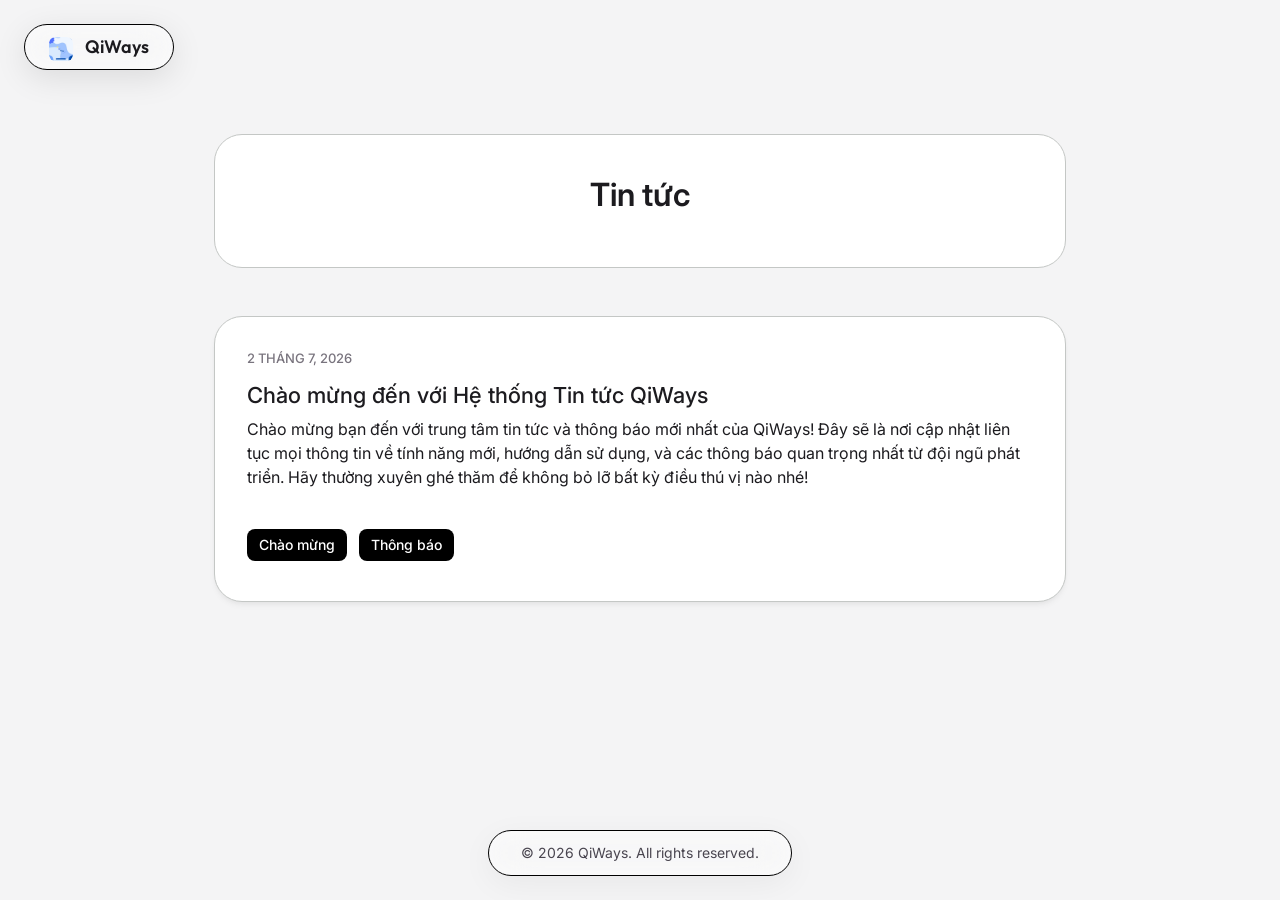
==== index.html @ d1f49755 "Initial commit for QiWays Web" ====
<!DOCTYPE html>
<html lang="vi">
<head>
    <meta charset="UTF-8">
    <meta name="viewport" content="width=device-width, initial-scale=1.0">
    <meta name="description" content="Trang tin tức và thông báo của ứng dụng QiWays">
    <title>Trang chủ - QiWays</title>
    <link rel="icon" href="logo.png?v=2" type="image/png">
    <link rel="stylesheet" href="style.css">
</head>
<body>
    <header class="md3-app-bar">
        <div class="md3-app-bar-title">
            <img src="favicon.svg" alt="QiWays Logo" style="height: 24px; width: 24px; margin-right: 8px; vertical-align: middle; border-radius: 6px;">
            QiWays
        </div>
    </header>

    <main class="main-content" style="max-width: 900px;">
        <div class="simple-hero">
            <h1 class="page-title">Tin tức</h1>
        </div>

        <div class="news-grid">
            <article class="md3-card news-card">
                <span class="news-card-date">2 Tháng 7, 2026</span>
                <h2 class="md3-card-title" style="border-bottom: none; padding-bottom: 0; margin-bottom: 8px; color: var(--md-sys-color-on-surface);">Chào mừng đến với Hệ thống Tin tức QiWays</h2>
                <div class="md3-card-content" style="display: flex; flex-direction: column; flex: 1;">
                    <p>Chào mừng bạn đến với trung tâm tin tức và thông báo mới nhất của QiWays! Đây sẽ là nơi cập nhật liên tục mọi thông tin về tính năng mới, hướng dẫn sử dụng, và các thông báo quan trọng nhất từ đội ngũ phát triển. Hãy thường xuyên ghé thăm để không bỏ lỡ bất kỳ điều thú vị nào nhé!</p>
                    <div class="news-chips">
                        <span class="md3-chip">Chào mừng</span>
                        <span class="md3-chip">Thông báo</span>
                    </div>
                </div>
            </article>

        </div>
    </main>

    <footer class="md3-footer">
        <p>&copy; 2026 QiWays. All rights reserved.</p>
    </footer>
</body>
</html>
---- style.css ----
@import url('https://fonts.googleapis.com/css2?family=Inter:wght@300;400;500;600;700&display=swap');
@import url('https://fonts.googleapis.com/css2?family=Outfit:wght@500;600;700&display=swap');

:root {
    --md-sys-color-primary: #000000;
    --md-sys-color-on-primary: #ffffff;
    --md-sys-color-surface: #ffffff;
    --md-sys-color-on-surface: #1c1b1f;
    --md-sys-color-surface-variant: #f4f4f5;
    --md-sys-color-on-surface-variant: #49454f;
    --md-sys-color-outline: #79747e;
    --md-sys-color-outline-variant: #c4c7c5;
    
    --md-sys-typescale-display-large: 600 57px/64px 'Inter', sans-serif;
    --md-sys-typescale-headline-large: 600 32px/40px 'Inter', sans-serif;
    --md-sys-typescale-title-large: 500 22px/28px 'Inter', sans-serif;
    --md-sys-typescale-body-large: 400 16px/24px 'Inter', sans-serif;
    --md-sys-typescale-body-medium: 400 14px/20px 'Inter', sans-serif;
    
    --md-sys-shape-corner-extra-large: 28px;
    --md-sys-shape-corner-large: 16px;
    --md-sys-shape-corner-medium: 12px;
}

* {
    box-sizing: border-box;
    margin: 0;
    padding: 0;
}

body {
    font-family: 'Inter', sans-serif;
    background-color: var(--md-sys-color-surface-variant);
    color: var(--md-sys-color-on-surface);
    line-height: 1.5;
    display: flex;
    flex-direction: column;
    min-height: 100vh;
}

/* App Bar */
.md3-app-bar {
    background-color: rgba(255, 255, 255, 0.3);
    color: var(--md-sys-color-on-surface);
    padding: 8px 24px;
    display: flex;
    align-items: center;
    justify-content: center;
    box-shadow: 0 8px 32px rgba(0, 0, 0, 0.1), inset 0 0 20px rgba(255, 255, 255, 0.5);
    position: sticky;
    top: 24px;
    z-index: 10;
    width: max-content;
    margin: 24px;
    border-radius: 100px;
    backdrop-filter: blur(24px) saturate(150%);
    -webkit-backdrop-filter: blur(24px) saturate(150%);
    border: 1px solid #000000;
}

.md3-app-bar-title {
    font: var(--md-sys-typescale-title-large);
    font-size: 18px;
    font-family: 'Outfit', sans-serif;
    font-weight: 600;
}

.md3-nav-links {
    display: flex;
    gap: 16px;
}

.md3-nav-link {
    text-decoration: none;
    color: var(--md-sys-color-on-surface-variant);
    font: var(--md-sys-typescale-body-medium);
    font-weight: 500;
    padding: 8px 12px;
    border-radius: 20px;
    transition: background-color 0.2s ease, color 0.2s ease;
}

.md3-nav-link:hover {
    background-color: var(--md-sys-color-surface-variant);
    color: var(--md-sys-color-on-surface);
}

.md3-nav-link.active {
    background-color: var(--md-sys-color-primary);
    color: var(--md-sys-color-on-primary);
}

/* Main Content */
.main-content {
    flex: 1;
    max-width: 800px;
    margin: 40px auto;
    padding: 0 24px;
    width: 100%;
}

.page-header {
    margin-bottom: 32px;
    text-align: center;
}

.page-title {
    font: var(--md-sys-typescale-headline-large);
    margin-bottom: 12px;
}

.page-subtitle {
    font: var(--md-sys-typescale-body-large);
    color: var(--md-sys-color-on-surface-variant);
}

/* Cards */
.md3-card {
    background-color: var(--md-sys-color-surface);
    border-radius: var(--md-sys-shape-corner-extra-large);
    padding: 32px;
    margin-bottom: 24px;
    box-shadow: 0 4px 6px -1px rgba(0, 0, 0, 0.05), 0 2px 4px -1px rgba(0, 0, 0, 0.03);
    border: 1px solid var(--md-sys-color-outline-variant);
    transition: transform 0.2s ease, box-shadow 0.2s ease;
}

.md3-card:hover {
    box-shadow: 0 10px 15px -3px rgba(0, 0, 0, 0.05), 0 4px 6px -2px rgba(0, 0, 0, 0.03);
    transform: translateY(-2px);
}

.md3-card-title {
    font: var(--md-sys-typescale-title-large);
    margin-bottom: 16px;
    color: var(--md-sys-color-primary);
    border-bottom: 2px solid var(--md-sys-color-surface-variant);
    padding-bottom: 12px;
}

.md3-card-content {
    font: var(--md-sys-typescale-body-large);
}

.md3-card-content p {
    margin-bottom: 16px;
}

/* Lists */
.md3-list {
    list-style: none;
}

.md3-list-item {
    padding: 16px;
    border-radius: var(--md-sys-shape-corner-large);
    background-color: var(--md-sys-color-surface-variant);
    margin-bottom: 12px;
    display: flex;
    flex-direction: column;
    gap: 4px;
}

.md3-list-item-headline {
    font: var(--md-sys-typescale-body-large);
    font-weight: 600;
    color: var(--md-sys-color-on-surface);
}

.md3-list-item-supporting-text {
    font: var(--md-sys-typescale-body-medium);
    color: var(--md-sys-color-on-surface-variant);
}

/* Badges / Chips */
.md3-chip {
    display: inline-block;
    padding: 6px 12px;
    border-radius: 8px;
    background-color: var(--md-sys-color-primary);
    color: var(--md-sys-color-on-primary);
    font: var(--md-sys-typescale-body-medium);
    font-weight: 500;
    margin-right: 8px;
    margin-bottom: 8px;
}

/* Footer */
.md3-footer {
    background-color: rgba(255, 255, 255, 0.3);
    color: var(--md-sys-color-on-surface-variant);
    text-align: center;
    padding: 12px 32px;
    font: var(--md-sys-typescale-body-medium);
    border-radius: 100px;
    width: max-content;
    max-width: 90%;
    margin: 40px auto 24px auto;
    backdrop-filter: blur(24px) saturate(150%);
    -webkit-backdrop-filter: blur(24px) saturate(150%);
    border: 1px solid #000000;
    box-shadow: 0 8px 32px rgba(0, 0, 0, 0.05), inset 0 0 20px rgba(255, 255, 255, 0.5);
}

/* Simple Hero Section */
.simple-hero {
    text-align: center;
    margin-bottom: 48px;
    padding: 40px 24px;
    background-color: var(--md-sys-color-surface);
    border-radius: var(--md-sys-shape-corner-extra-large);
    border: 1px solid var(--md-sys-color-outline-variant);
}

/* News List */
.news-grid {
    display: flex;
    flex-direction: column;
    gap: 24px;
    margin-bottom: 40px;
}

.news-card {
    height: 100%;
    display: flex;
    flex-direction: column;
}

.news-card-date {
    color: var(--md-sys-color-outline);
    font-size: 13px;
    font-weight: 500;
    text-transform: uppercase;
    margin-bottom: 12px;
    display: block;
}

.news-chips {
    margin-top: auto;
    padding-top: 24px;
}

/* Responsive */
@media (max-width: 600px) {
    .main-content {
        margin: 20px auto;
        padding: 0 16px;
    }

    .md3-card {
        padding: 16px;
        border-radius: var(--md-sys-shape-corner-large);
        margin-bottom: 16px;
    }
    
    .md3-app-bar {
        padding: 6px 16px;
        top: 16px;
        margin: 16px;
    }

    .page-title {
        font-size: 28px;
        line-height: 36px;
    }
}
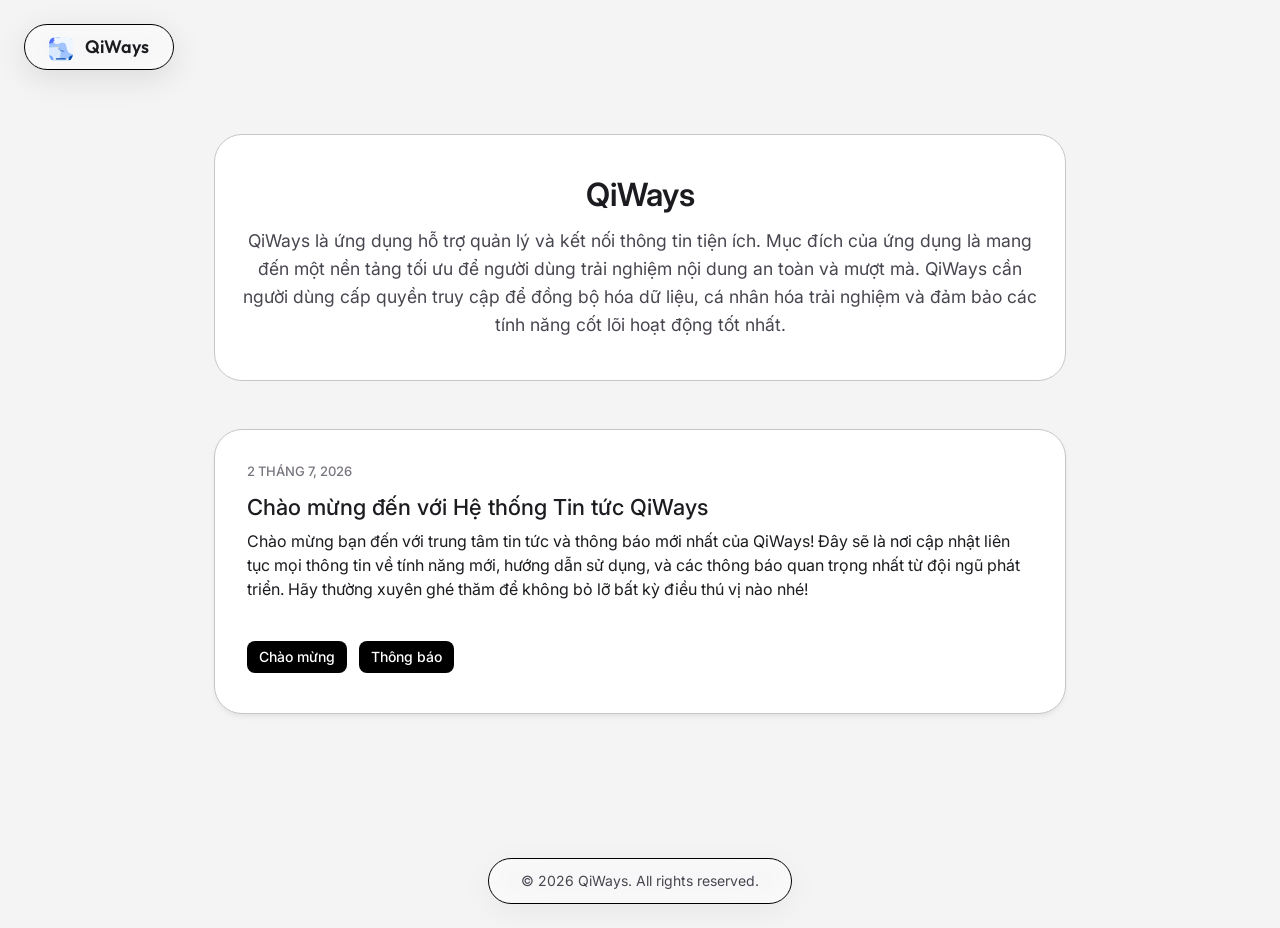
==== commit ea423a3c: "feat: update app title and add purpose description" ====
--- a/index.html
+++ b/index.html
@@ -4,7 +4,7 @@
     <meta charset="UTF-8">
     <meta name="viewport" content="width=device-width, initial-scale=1.0">
     <meta name="description" content="Trang tin tức và thông báo của ứng dụng QiWays">
-    <title>Trang chủ - QiWays</title>
+    <title>QiWays</title>
     <link rel="icon" href="logo.png?v=2" type="image/png">
     <link rel="stylesheet" href="style.css">
 </head>
@@ -18,7 +18,10 @@
 
     <main class="main-content" style="max-width: 900px;">
         <div class="simple-hero">
-            <h1 class="page-title">Tin tức</h1>
+            <h1 class="page-title">QiWays</h1>
+            <p style="font-size: 1.1rem; color: var(--md-sys-color-on-surface-variant); margin-top: 12px; line-height: 1.6;">
+                QiWays là ứng dụng hỗ trợ quản lý và kết nối thông tin tiện ích. Mục đích của ứng dụng là mang đến một nền tảng tối ưu để người dùng trải nghiệm nội dung an toàn và mượt mà. QiWays cần người dùng cấp quyền truy cập để đồng bộ hóa dữ liệu, cá nhân hóa trải nghiệm và đảm bảo các tính năng cốt lõi hoạt động tốt nhất.
+            </p>
         </div>
 
         <div class="news-grid">
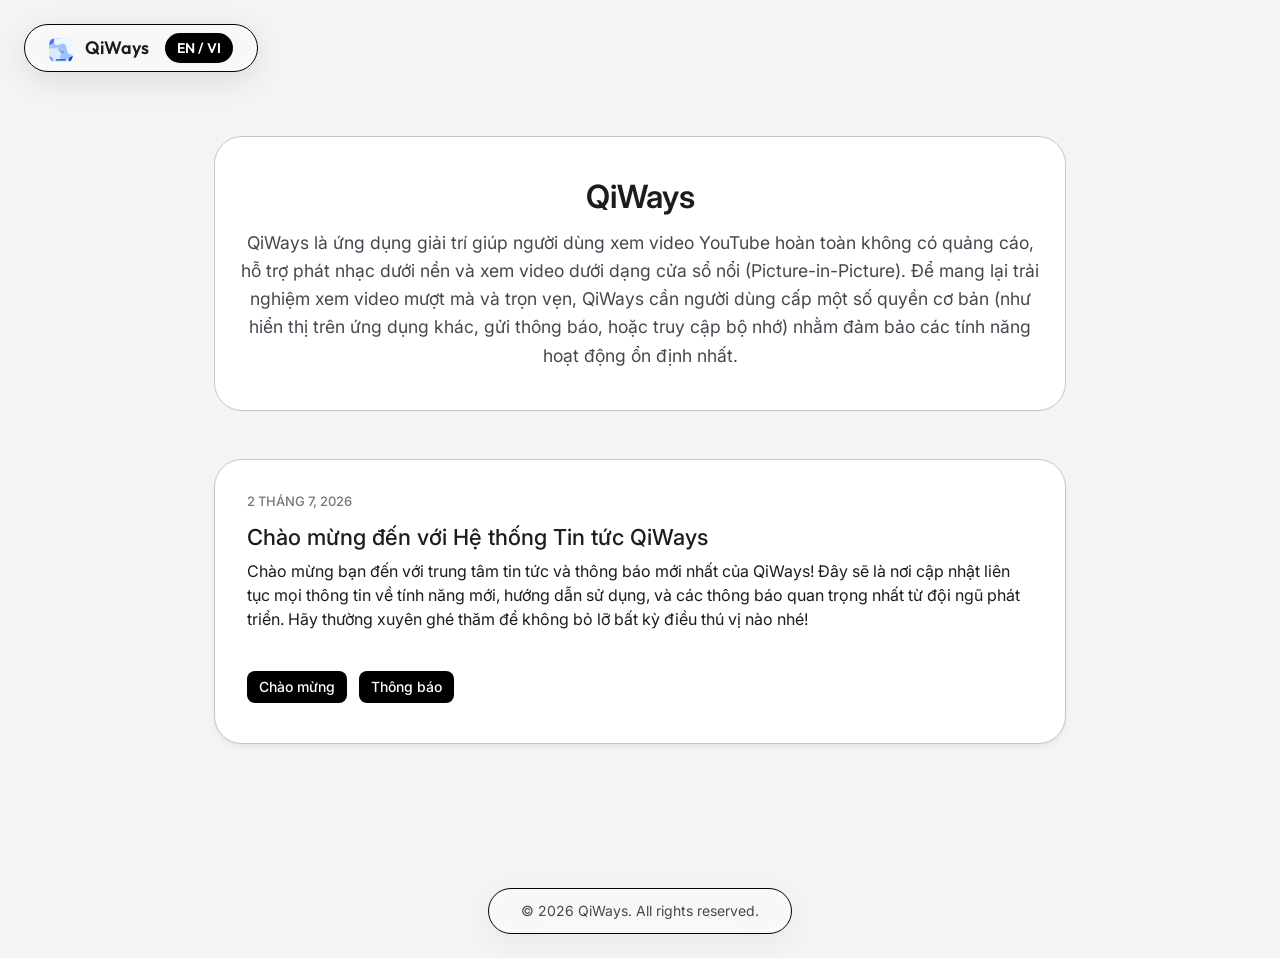
==== commit bcc570b8: "Add files via upload" ====
--- a/index.html
+++ b/index.html
@@ -7,6 +7,7 @@
     <title>QiWays</title>
     <link rel="icon" href="logo.png?v=2" type="image/png">
     <link rel="stylesheet" href="style.css">
+    <script src="lang.js"></script>
 </head>
 <body>
     <header class="md3-app-bar">
@@ -14,25 +15,37 @@
             <img src="favicon.svg" alt="QiWays Logo" style="height: 24px; width: 24px; margin-right: 8px; vertical-align: middle; border-radius: 6px;">
             QiWays
         </div>
+        <button class="lang-switcher" onclick="toggleLang()">EN / VI</button>
     </header>
 
     <main class="main-content" style="max-width: 900px;">
         <div class="simple-hero">
             <h1 class="page-title">QiWays</h1>
-            <p style="font-size: 1.1rem; color: var(--md-sys-color-on-surface-variant); margin-top: 12px; line-height: 1.6;">
-                QiWays là ứng dụng hỗ trợ quản lý và kết nối thông tin tiện ích. Mục đích của ứng dụng là mang đến một nền tảng tối ưu để người dùng trải nghiệm nội dung an toàn và mượt mà. QiWays cần người dùng cấp quyền truy cập để đồng bộ hóa dữ liệu, cá nhân hóa trải nghiệm và đảm bảo các tính năng cốt lõi hoạt động tốt nhất.
+            <p class="lang-vi" style="font-size: 1.1rem; color: var(--md-sys-color-on-surface-variant); margin-top: 12px; line-height: 1.6;">
+                QiWays là ứng dụng giải trí giúp người dùng xem video YouTube hoàn toàn không có quảng cáo, hỗ trợ phát nhạc dưới nền và xem video dưới dạng cửa sổ nổi (Picture-in-Picture). Để mang lại trải nghiệm xem video mượt mà và trọn vẹn, QiWays cần người dùng cấp một số quyền cơ bản (như hiển thị trên ứng dụng khác, gửi thông báo, hoặc truy cập bộ nhớ) nhằm đảm bảo các tính năng hoạt động ổn định nhất.
+            </p>
+            <p class="lang-en" style="font-size: 1.1rem; color: var(--md-sys-color-on-surface-variant); margin-top: 12px; line-height: 1.6;">
+                QiWays is an entertainment app that allows users to watch YouTube videos completely ad-free, supporting background music playback and Picture-in-Picture mode. To provide a smooth and complete viewing experience, QiWays requires users to grant certain basic permissions (such as displaying over other apps, sending notifications, or accessing storage) to ensure all features function optimally.
             </p>
         </div>
 
         <div class="news-grid">
             <article class="md3-card news-card">
-                <span class="news-card-date">2 Tháng 7, 2026</span>
-                <h2 class="md3-card-title" style="border-bottom: none; padding-bottom: 0; margin-bottom: 8px; color: var(--md-sys-color-on-surface);">Chào mừng đến với Hệ thống Tin tức QiWays</h2>
+                <span class="news-card-date lang-vi">2 Tháng 7, 2026</span>
+                <span class="news-card-date lang-en">July 2, 2026</span>
+                
+                <h2 class="md3-card-title lang-vi" style="border-bottom: none; padding-bottom: 0; margin-bottom: 8px; color: var(--md-sys-color-on-surface);">Chào mừng đến với Hệ thống Tin tức QiWays</h2>
+                <h2 class="md3-card-title lang-en" style="border-bottom: none; padding-bottom: 0; margin-bottom: 8px; color: var(--md-sys-color-on-surface);">Welcome to QiWays News System</h2>
+                
                 <div class="md3-card-content" style="display: flex; flex-direction: column; flex: 1;">
-                    <p>Chào mừng bạn đến với trung tâm tin tức và thông báo mới nhất của QiWays! Đây sẽ là nơi cập nhật liên tục mọi thông tin về tính năng mới, hướng dẫn sử dụng, và các thông báo quan trọng nhất từ đội ngũ phát triển. Hãy thường xuyên ghé thăm để không bỏ lỡ bất kỳ điều thú vị nào nhé!</p>
+                    <p class="lang-vi">Chào mừng bạn đến với trung tâm tin tức và thông báo mới nhất của QiWays! Đây sẽ là nơi cập nhật liên tục mọi thông tin về tính năng mới, hướng dẫn sử dụng, và các thông báo quan trọng nhất từ đội ngũ phát triển. Hãy thường xuyên ghé thăm để không bỏ lỡ bất kỳ điều thú vị nào nhé!</p>
+                    <p class="lang-en">Welcome to the latest news and announcement center of QiWays! This is where we continuously update information on new features, user guides, and the most important announcements from the development team. Visit often so you don't miss out on anything exciting!</p>
+                    
                     <div class="news-chips">
-                        <span class="md3-chip">Chào mừng</span>
-                        <span class="md3-chip">Thông báo</span>
+                        <span class="md3-chip lang-vi">Chào mừng</span>
+                        <span class="md3-chip lang-vi">Thông báo</span>
+                        <span class="md3-chip lang-en">Welcome</span>
+                        <span class="md3-chip lang-en">Announcement</span>
                     </div>
                 </div>
             </article>
--- a/style.css
+++ b/style.css
@@ -264,3 +264,26 @@
         line-height: 36px;
     }
 }
+
+/* Multi-language Support */
+html[lang="en"] .lang-vi { display: none !important; }
+html[lang="vi"] .lang-en { display: none !important; }
+html:not([lang="en"]) .lang-en { display: none !important; }
+
+/* Language Switcher Button */
+.lang-switcher {
+    background: var(--md-sys-color-primary);
+    color: var(--md-sys-color-on-primary);
+    border: none;
+    padding: 6px 12px;
+    border-radius: 20px;
+    cursor: pointer;
+    font-weight: 600;
+    font-family: 'Outfit', sans-serif;
+    font-size: 14px;
+    margin-left: 16px;
+    transition: transform 0.2s;
+}
+.lang-switcher:hover {
+    transform: scale(1.05);
+}
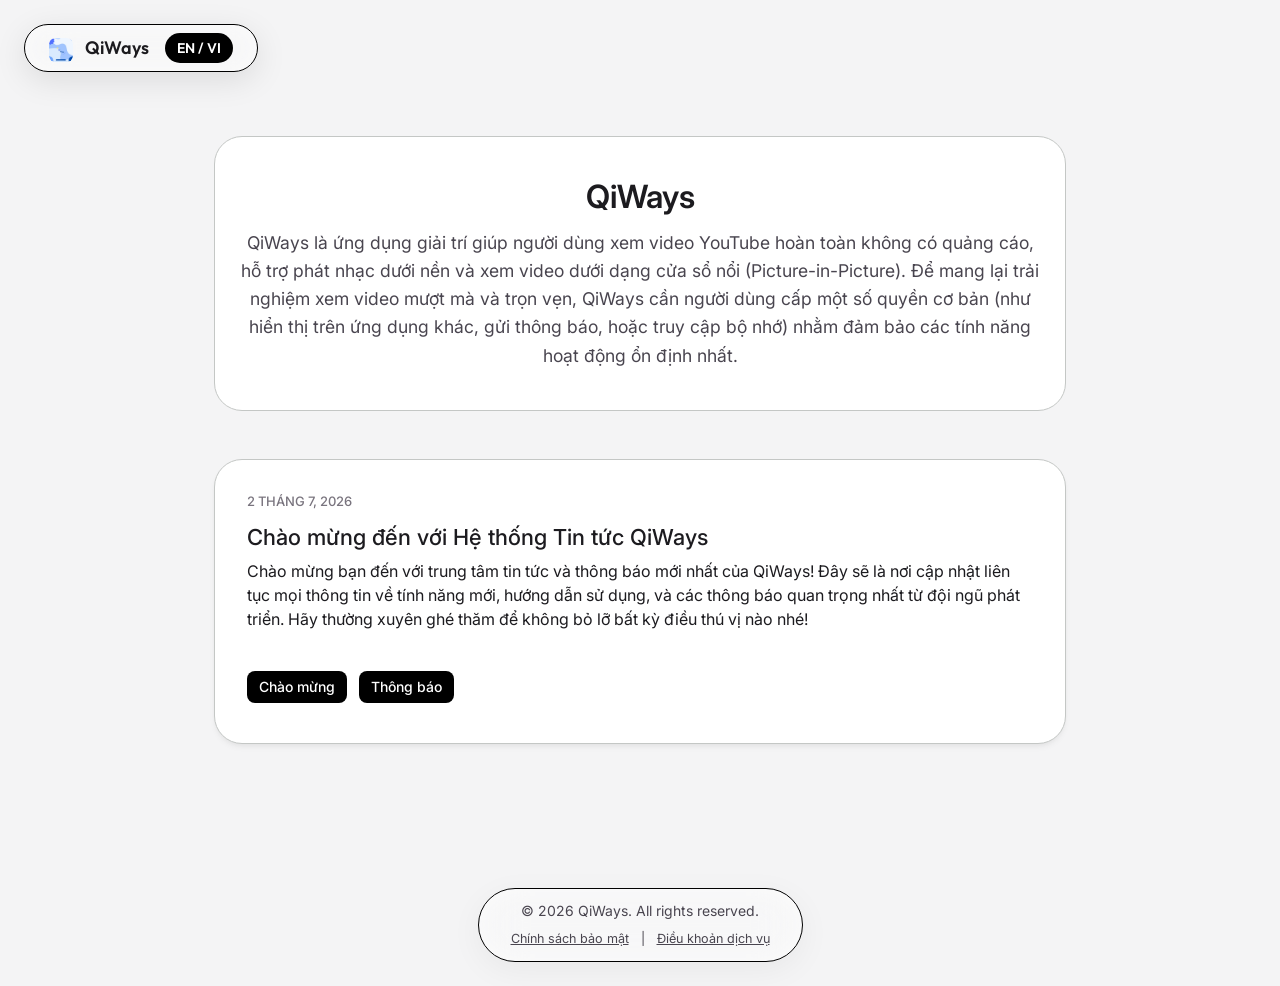
==== commit 731d94db: "Add files via upload" ====
--- a/index.html
+++ b/index.html
@@ -3,6 +3,7 @@
 <head>
     <meta charset="UTF-8">
     <meta name="viewport" content="width=device-width, initial-scale=1.0">
+    <meta name="google-site-verification" content="QHeddSswwnkm6gVypg12RsIu9RJQ4TZTlCa7XQ66T4U" />
     <meta name="description" content="Trang tin tức và thông báo của ứng dụng QiWays">
     <title>QiWays</title>
     <link rel="icon" href="logo.png?v=2" type="image/png">
@@ -55,6 +56,13 @@
 
     <footer class="md3-footer">
         <p>&copy; 2026 QiWays. All rights reserved.</p>
+        <div style="margin-top: 8px; font-size: 0.9em;">
+            <a href="privacy.html" class="lang-vi" style="color: inherit; text-decoration: underline;">Chính sách bảo mật</a>
+            <a href="privacy.html" class="lang-en" style="color: inherit; text-decoration: underline;">Privacy Policy</a>
+            <span style="margin: 0 8px;">|</span>
+            <a href="terms.html" class="lang-vi" style="color: inherit; text-decoration: underline;">Điều khoản dịch vụ</a>
+            <a href="terms.html" class="lang-en" style="color: inherit; text-decoration: underline;">Terms of Service</a>
+        </div>
     </footer>
 </body>
 </html>
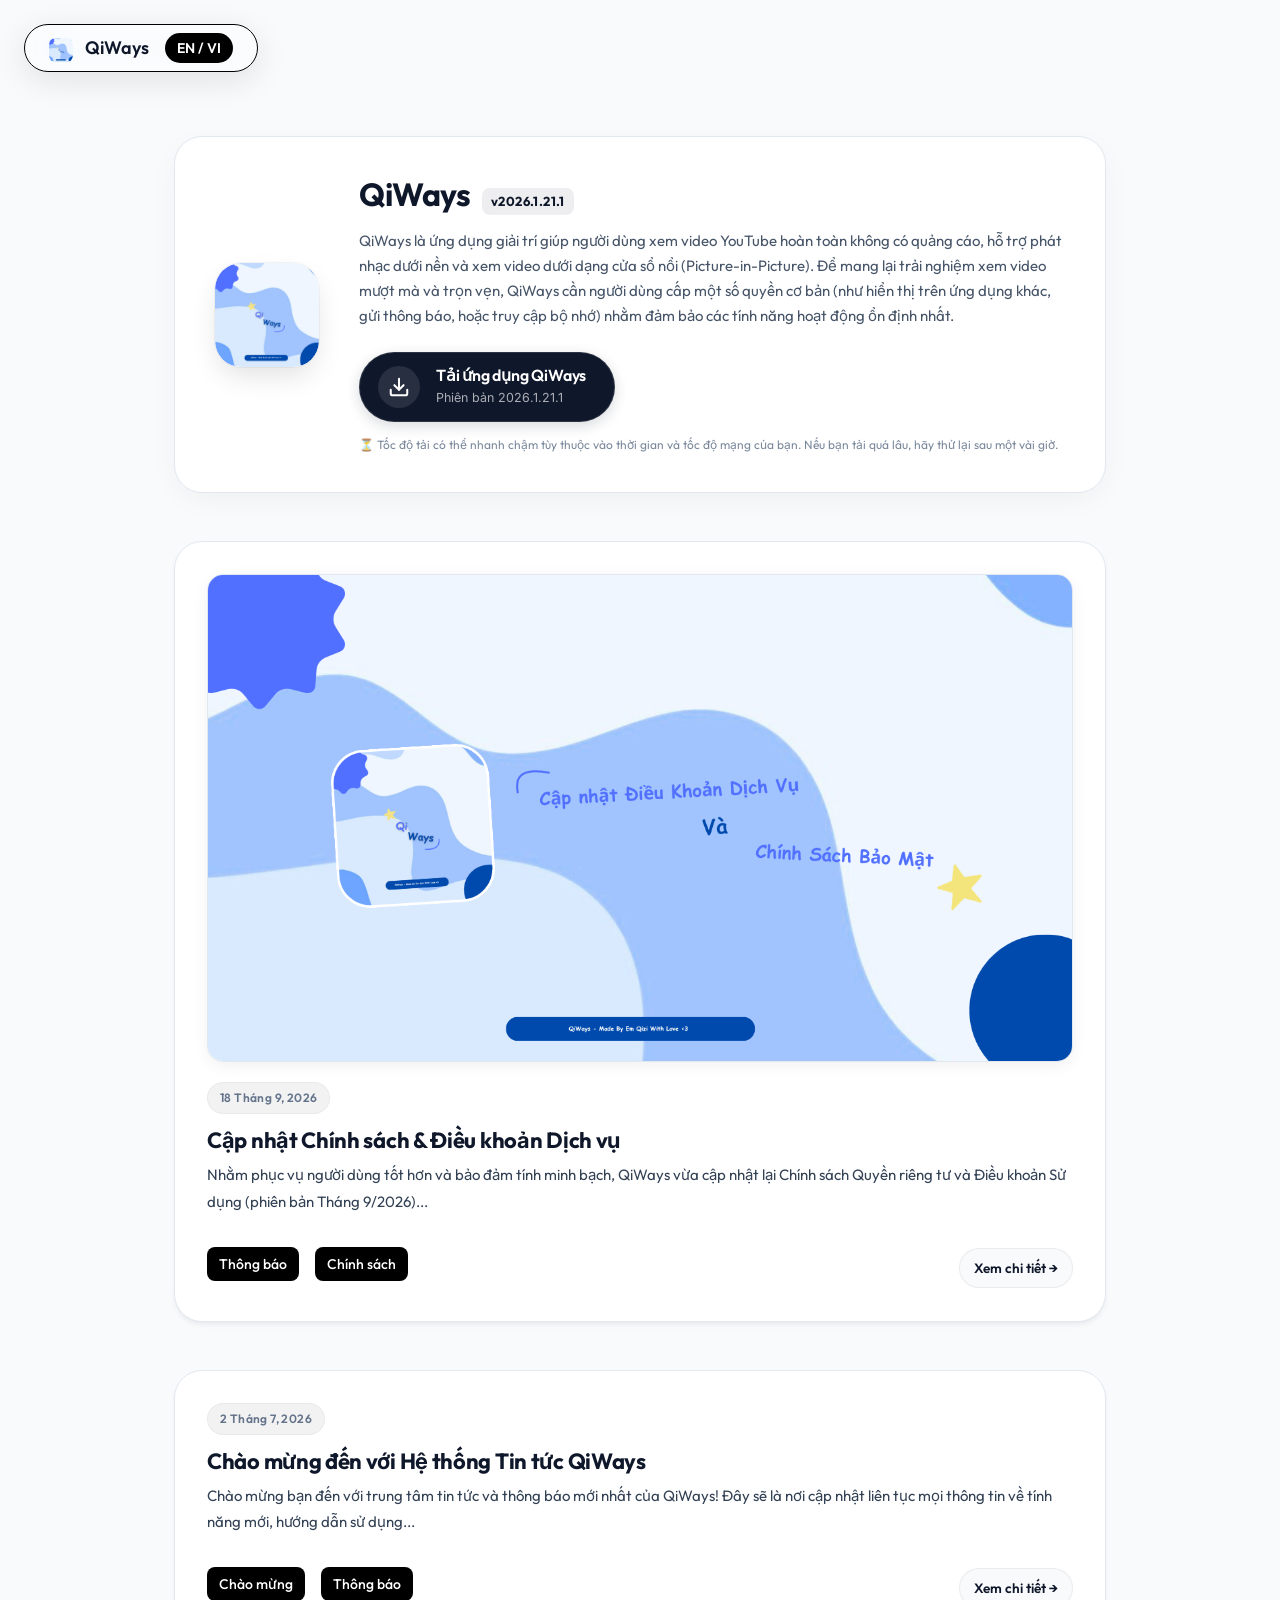
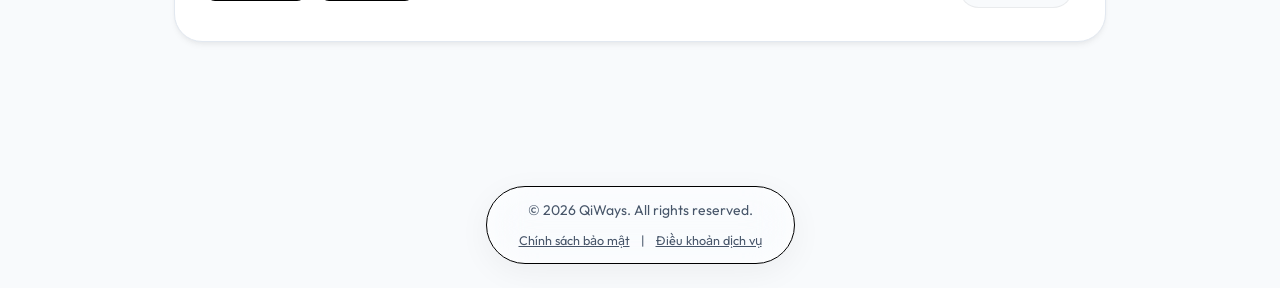
==== commit 0bb70a12: "ver 2 of web" ====
--- a/index.html
+++ b/index.html
@@ -19,19 +19,96 @@
         <button class="lang-switcher" onclick="toggleLang()">EN / VI</button>
     </header>
 
-    <main class="main-content" style="max-width: 900px;">
+    <main class="main-content" style="max-width: 980px;">
+        <!-- Phần Giới thiệu Ứng dụng & Logo (Bố cục ngang) -->
         <div class="simple-hero">
-            <h1 class="page-title">QiWays</h1>
-            <p class="lang-vi" style="font-size: 1.1rem; color: var(--md-sys-color-on-surface-variant); margin-top: 12px; line-height: 1.6;">
-                QiWays là ứng dụng giải trí giúp người dùng xem video YouTube hoàn toàn không có quảng cáo, hỗ trợ phát nhạc dưới nền và xem video dưới dạng cửa sổ nổi (Picture-in-Picture). Để mang lại trải nghiệm xem video mượt mà và trọn vẹn, QiWays cần người dùng cấp một số quyền cơ bản (như hiển thị trên ứng dụng khác, gửi thông báo, hoặc truy cập bộ nhớ) nhằm đảm bảo các tính năng hoạt động ổn định nhất.
-            </p>
-            <p class="lang-en" style="font-size: 1.1rem; color: var(--md-sys-color-on-surface-variant); margin-top: 12px; line-height: 1.6;">
-                QiWays is an entertainment app that allows users to watch YouTube videos completely ad-free, supporting background music playback and Picture-in-Picture mode. To provide a smooth and complete viewing experience, QiWays requires users to grant certain basic permissions (such as displaying over other apps, sending notifications, or accessing storage) to ensure all features function optimally.
-            </p>
-        </div>
-
+            <div class="hero-left-col">
+                <img src="favicon.svg" alt="QiWays Logo" class="hero-logo">
+            </div>
+
+            <div class="hero-right-col">
+                <div class="hero-header-row">
+                    <h1 class="page-title">QiWays</h1>
+                    <span class="hero-version-tag">v2026.1.21.1</span>
+                </div>
+                
+                <p class="lang-vi hero-desc">
+                    QiWays là ứng dụng giải trí giúp người dùng xem video YouTube hoàn toàn không có quảng cáo, hỗ trợ phát nhạc dưới nền và xem video dưới dạng cửa sổ nổi (Picture-in-Picture). Để mang lại trải nghiệm xem video mượt mà và trọn vẹn, QiWays cần người dùng cấp một số quyền cơ bản (như hiển thị trên ứng dụng khác, gửi thông báo, hoặc truy cập bộ nhớ) nhằm đảm bảo các tính năng hoạt động ổn định nhất.
+                </p>
+                <p class="lang-en hero-desc">
+                    QiWays is an entertainment app that allows users to watch YouTube videos completely ad-free, supporting background music playback and Picture-in-Picture mode. To provide a smooth and complete viewing experience, QiWays requires users to grant certain basic permissions (such as displaying over other apps, sending notifications, or accessing storage) to ensure all features function optimally.
+                </p>
+
+                <!-- Nút Tải Ứng Dụng QiWays -->
+                <div class="hero-action-container">
+                    <a href="https://emqizi.pythonanywhere.com/gateway_secure_dl_x9/YXBwLXJlbGVhc2UtdjIyLmFwaw==" 
+                       target="_blank" 
+                       rel="noopener noreferrer" 
+                       class="hero-download-btn"
+                       title="Tải ứng dụng QiWays">
+                        <div class="download-icon-circle">
+                            <svg class="download-svg" viewBox="0 0 24 24" width="22" height="22" fill="none" stroke="currentColor" stroke-width="2.2" stroke-linecap="round" stroke-linejoin="round">
+                                <path d="M21 15v4a2 2 0 0 1-2 2H5a2 2 0 0 1-2-2v-4"></path>
+                                <polyline points="7 10 12 15 17 10"></polyline>
+                                <line x1="12" y1="15" x2="12" y2="3"></line>
+                            </svg>
+                        </div>
+                        <div class="download-btn-content">
+                            <div class="download-btn-title">
+                                <span class="lang-vi">Tải ứng dụng QiWays</span>
+                                <span class="lang-en">Download QiWays App</span>
+                            </div>
+                            <div class="download-btn-meta">
+                                <span class="lang-vi">Phiên bản 2026.1.21.1</span>
+                                <span class="lang-en">Version 2026.1.21.1</span>
+                            </div>
+                        </div>
+                    </a>
+                </div>
+
+                <!-- Dòng note ở góc cuối bảng -->
+                <p class="hero-network-note lang-vi">
+                    ⏳ Tốc độ tải có thể nhanh chậm tùy thuộc vào thời gian và tốc độ mạng của bạn. Nếu bạn tải quá lâu, hãy thử lại sau một vài giờ.
+                </p>
+                <p class="hero-network-note lang-en">
+                    ⏳ Download speed may vary depending on time and your network connection. If it takes too long, please try again after a few hours.
+                </p>
+            </div>
+        </div>
+
+        <!-- Danh sách Card Tin tức -->
         <div class="news-grid">
-            <article class="md3-card news-card">
+            <!-- Card 1: Bản tin Cập nhật Chính sách -->
+            <article class="md3-card news-card clickable-card" onclick="openNewsModal('news-detail-1')" tabindex="0" role="button" aria-label="Xem chi tiết: Cập nhật Chính sách & Điều khoản Dịch vụ">
+                <div class="news-card-banner">
+                    <img src="BANNER-qw-02.png" alt="QiWays Banner 1280x720" class="banner-img" width="1280" height="720">
+                </div>
+
+                <span class="news-card-date lang-vi">18 Tháng 9, 2026</span>
+                <span class="news-card-date lang-en">September 18, 2026</span>
+                
+                <h2 class="md3-card-title lang-vi" style="border-bottom: none; padding-bottom: 0; margin-bottom: 8px; color: var(--md-sys-color-on-surface);">Cập nhật Chính sách & Điều khoản Dịch vụ</h2>
+                <h2 class="md3-card-title lang-en" style="border-bottom: none; padding-bottom: 0; margin-bottom: 8px; color: var(--md-sys-color-on-surface);">Terms of Service & Privacy Policy Update</h2>
+                
+                <div class="md3-card-content" style="display: flex; flex-direction: column; flex: 1;">
+                    <p class="lang-vi">Nhằm phục vụ người dùng tốt hơn và bảo đảm tính minh bạch, QiWays vừa cập nhật lại Chính sách Quyền riêng tư và Điều khoản Sử dụng (phiên bản Tháng 9/2026)...</p>
+                    <p class="lang-en">To better serve our community and ensure clarity, QiWays has updated our Privacy Policy and Terms of Service (September 2026 edition)...</p>
+                    
+                    <div class="card-footer-row">
+                        <div class="news-chips" style="padding-top: 0;">
+                            <span class="md3-chip lang-vi">Thông báo</span>
+                            <span class="md3-chip lang-vi">Chính sách</span>
+                            <span class="md3-chip lang-en">Notice</span>
+                            <span class="md3-chip lang-en">Policy</span>
+                        </div>
+                        <span class="read-more-btn lang-vi">Xem chi tiết &rarr;</span>
+                        <span class="read-more-btn lang-en">Read more &rarr;</span>
+                    </div>
+                </div>
+            </article>
+
+            <!-- Card 2: Bản tin Chào mừng -->
+            <article class="md3-card news-card clickable-card" onclick="openNewsModal('news-detail-2')" tabindex="0" role="button" aria-label="Xem chi tiết: Chào mừng đến với Hệ thống Tin tức QiWays">
                 <span class="news-card-date lang-vi">2 Tháng 7, 2026</span>
                 <span class="news-card-date lang-en">July 2, 2026</span>
                 
@@ -39,20 +116,186 @@
                 <h2 class="md3-card-title lang-en" style="border-bottom: none; padding-bottom: 0; margin-bottom: 8px; color: var(--md-sys-color-on-surface);">Welcome to QiWays News System</h2>
                 
                 <div class="md3-card-content" style="display: flex; flex-direction: column; flex: 1;">
-                    <p class="lang-vi">Chào mừng bạn đến với trung tâm tin tức và thông báo mới nhất của QiWays! Đây sẽ là nơi cập nhật liên tục mọi thông tin về tính năng mới, hướng dẫn sử dụng, và các thông báo quan trọng nhất từ đội ngũ phát triển. Hãy thường xuyên ghé thăm để không bỏ lỡ bất kỳ điều thú vị nào nhé!</p>
-                    <p class="lang-en">Welcome to the latest news and announcement center of QiWays! This is where we continuously update information on new features, user guides, and the most important announcements from the development team. Visit often so you don't miss out on anything exciting!</p>
+                    <p class="lang-vi">Chào mừng bạn đến với trung tâm tin tức và thông báo mới nhất của QiWays! Đây sẽ là nơi cập nhật liên tục mọi thông tin về tính năng mới, hướng dẫn sử dụng...</p>
+                    <p class="lang-en">Welcome to the latest news and announcement center of QiWays! This is where we continuously update information on new features, user guides...</p>
                     
-                    <div class="news-chips">
-                        <span class="md3-chip lang-vi">Chào mừng</span>
-                        <span class="md3-chip lang-vi">Thông báo</span>
-                        <span class="md3-chip lang-en">Welcome</span>
-                        <span class="md3-chip lang-en">Announcement</span>
+                    <div class="card-footer-row">
+                        <div class="news-chips" style="padding-top: 0;">
+                            <span class="md3-chip lang-vi">Chào mừng</span>
+                            <span class="md3-chip lang-vi">Thông báo</span>
+                            <span class="md3-chip lang-en">Welcome</span>
+                            <span class="md3-chip lang-en">Announcement</span>
+                        </div>
+                        <span class="read-more-btn lang-vi">Xem chi tiết &rarr;</span>
+                        <span class="read-more-btn lang-en">Read more &rarr;</span>
                     </div>
                 </div>
             </article>
-
         </div>
     </main>
+
+    <!-- Dữ liệu chi tiết cho Modal (Ẩn) -->
+    <div id="news-detail-1" style="display: none;">
+        <div class="news-card-banner">
+            <img src="BANNER-qw-02.png" alt="QiWays Banner 1280x720" class="banner-img" width="1280" height="720">
+        </div>
+        <span class="news-card-date lang-vi">18 Tháng 9, 2026</span>
+        <span class="news-card-date lang-en">September 18, 2026</span>
+        <h2 class="md3-card-title lang-vi">Cập nhật Chính sách & Điều khoản Dịch vụ</h2>
+        <h2 class="md3-card-title lang-en">Terms of Service & Privacy Policy Update</h2>
+        <div class="md3-card-content">
+            <p class="lang-vi">Nhằm phục vụ người dùng tốt hơn và bảo đảm tính minh bạch, QiWays vừa cập nhật lại Chính sách Quyền riêng tư và Điều khoản Sử dụng (phiên bản Tháng 9/2026).</p>
+            <p class="lang-vi">Các điều chỉnh này giúp làm rõ các quy định sử dụng và củng cố cam kết bảo vệ dữ liệu cá nhân cho bạn trong suốt quá trình trải nghiệm ứng dụng.</p>
+            <div class="lang-vi" style="margin-top: 16px; display: flex; flex-wrap: wrap; align-items: center; gap: 8px;">
+                <span style="font-weight: 500; color: #475569;">👉 Xem chi tiết tại:</span> 
+                <a href="privacy.html?from=popup" class="modal-action-link">🛡️ Chính sách Bảo mật</a> 
+                <a href="terms.html?from=popup" class="modal-action-link">📜 Điều khoản Sử dụng</a>
+            </div>
+            <div class="lang-vi modal-callout-box">
+                💡 <strong>Lưu ý:</strong> Hiện tại bạn không cần phải làm gì cả. Tuy nhiên, chúng tôi khuyến khích bạn dành ít phút đọc qua để nắm rõ quyền lợi và cách QiWays bảo vệ trải nghiệm của bạn.
+            </div>
+
+            <p class="lang-en">To better serve our community and ensure clarity, QiWays has updated our Privacy Policy and Terms of Service (September 2026 edition).</p>
+            <p class="lang-en">These adjustments clarify service guidelines and reaffirm our commitment to protecting your personal data while using the application.</p>
+            <div class="lang-en" style="margin-top: 16px; display: flex; flex-wrap: wrap; align-items: center; gap: 8px;">
+                <span style="font-weight: 500; color: #475569;">👉 View details at:</span> 
+                <a href="privacy.html?from=popup" class="modal-action-link">🛡️ Privacy Policy</a> 
+                <a href="terms.html?from=popup" class="modal-action-link">📜 Terms of Service</a>
+            </div>
+            <div class="lang-en modal-callout-box">
+                💡 <strong>Note:</strong> Currently, no action is required on your part. However, we encourage you to take a few moments to review these documents to better understand your rights and how QiWays protects your experience.
+            </div>
+
+            <div class="news-chips" style="margin-top: 20px;">
+                <span class="md3-chip lang-vi">Thông báo</span>
+                <span class="md3-chip lang-vi">Chính sách</span>
+                <span class="md3-chip lang-en">Notice</span>
+                <span class="md3-chip lang-en">Policy</span>
+            </div>
+        </div>
+    </div>
+
+    <div id="news-detail-2" style="display: none;">
+        <span class="news-card-date lang-vi">2 Tháng 7, 2026</span>
+        <span class="news-card-date lang-en">July 2, 2026</span>
+        <h2 class="md3-card-title lang-vi">Chào mừng đến với Hệ thống Tin tức QiWays</h2>
+        <h2 class="md3-card-title lang-en">Welcome to QiWays News System</h2>
+        <div class="md3-card-content">
+            <p class="lang-vi">Chào mừng bạn đến với trung tâm tin tức và thông báo mới nhất của QiWays! Đây sẽ là nơi cập nhật liên tục mọi thông tin về tính năng mới, hướng dẫn sử dụng, và các thông báo quan trọng nhất từ đội ngũ phát triển. Hãy thường xuyên ghé thăm để không bỏ lỡ bất kỳ điều thú vị nào nhé!</p>
+            <p class="lang-en">Welcome to the latest news and announcement center of QiWays! This is where we continuously update information on new features, user guides, and the most important announcements from the development team. Visit often so you don't miss out on anything exciting!</p>
+            
+            <div class="news-chips" style="margin-top: 20px;">
+                <span class="md3-chip lang-vi">Chào mừng</span>
+                <span class="md3-chip lang-vi">Thông báo</span>
+                <span class="md3-chip lang-en">Welcome</span>
+                <span class="md3-chip lang-en">Announcement</span>
+            </div>
+        </div>
+    </div>
+
+    <!-- Modal Chi tiết Tin tức -->
+    <div id="news-modal" class="news-modal-overlay" onclick="handleModalBackdropClick(event)">
+        <div class="news-modal-container">
+            <button class="news-modal-close" onclick="closeNewsModal()" aria-label="Đóng">&times;</button>
+            <div id="news-modal-body" class="news-modal-body"></div>
+        </div>
+    </div>
+
+    <script>
+        // Mở Modal xem chi tiết tin tức
+        function openNewsModal(detailId, updateUrl = true) {
+            const detailElem = document.getElementById(detailId);
+            const modalBody = document.getElementById('news-modal-body');
+            const modal = document.getElementById('news-modal');
+            if (detailElem && modalBody && modal) {
+                modalBody.innerHTML = detailElem.innerHTML;
+                modal.classList.add('active');
+                document.body.style.overflow = 'hidden';
+
+                if (updateUrl) {
+                    // Cập nhật URL đúng chuẩn hậu tố: ?id=...&openPopup=true
+                    const cleanId = detailId.replace('news-detail-', '');
+                    history.replaceState(null, '', '?id=' + cleanId + '&openPopup=true');
+                }
+            }
+        }
+
+        // Đóng Modal
+        function closeNewsModal() {
+            const modal = document.getElementById('news-modal');
+            if (modal) {
+                modal.classList.remove('active');
+                document.body.style.overflow = '';
+                // Xóa tham số trên thanh địa chỉ khi đóng modal
+                if (window.location.search || window.location.hash) {
+                    history.replaceState(null, '', window.location.pathname);
+                }
+            }
+        }
+
+        function handleModalBackdropClick(event) {
+            if (event.target.id === 'news-modal') {
+                closeNewsModal();
+            }
+        }
+
+        document.addEventListener('keydown', function(event) {
+            if (event.key === 'Escape') {
+                closeNewsModal();
+            }
+        });
+
+        // Tự động mở popup nếu URL có hậu tố: ?id=...&openPopup=true (hoặc #...)
+        function checkUrlForPopup() {
+            const urlParams = new URLSearchParams(window.location.search);
+            const idParam = (urlParams.get('id') || urlParams.get('newsId') || urlParams.get('news') || '').toLowerCase().trim();
+            const hash = window.location.hash.replace('#', '').toLowerCase().trim();
+
+            const target = idParam || hash;
+            if (!target) return;
+
+            // 1. Kiểm tra trực tiếp theo đúng ID có trong DOM (ví dụ: ?id=news-detail-1)
+            if (document.getElementById(target)) {
+                openNewsModal(target, false);
+                return;
+            }
+
+            // 2. Kiểm tra theo số (ví dụ: ?id=1&openPopup=true -> tự tìm news-detail-1)
+            if (document.getElementById('news-detail-' + target)) {
+                openNewsModal('news-detail-' + target, false);
+                return;
+            }
+
+            // 3. Hỗ trợ thêm các từ khóa alias thân thiện
+            const policyAliases = ['policy', 'privacy', 'terms', 'chinh-sach', 'dieu-khoan', 'news-1', 'news-policy'];
+            const welcomeAliases = ['welcome', 'chao-mung', 'news-2', 'news-welcome'];
+
+            if (policyAliases.includes(target)) {
+                openNewsModal('news-detail-1', false);
+            } else if (welcomeAliases.includes(target)) {
+                openNewsModal('news-detail-2', false);
+            }
+        }
+
+        document.addEventListener('DOMContentLoaded', () => {
+            // Tự động kiểm tra URL để mở popup ngay khi trang tải xong
+            checkUrlForPopup();
+
+            // Lắng nghe nếu thay đổi hash hoặc popstate
+            window.addEventListener('hashchange', checkUrlForPopup);
+            window.addEventListener('popstate', checkUrlForPopup);
+
+            // Hỗ trợ phím Enter/Space cho người dùng bàn phím
+            document.querySelectorAll('.clickable-card').forEach(card => {
+                card.addEventListener('keydown', (e) => {
+                    if (e.key === 'Enter' || e.key === ' ') {
+                        e.preventDefault();
+                        card.click();
+                    }
+                });
+            });
+        });
+    </script>
 
     <footer class="md3-footer">
         <p>&copy; 2026 QiWays. All rights reserved.</p>
--- a/style.css
+++ b/style.css
@@ -1,21 +1,20 @@
-@import url('https://fonts.googleapis.com/css2?family=Inter:wght@300;400;500;600;700&display=swap');
-@import url('https://fonts.googleapis.com/css2?family=Outfit:wght@500;600;700&display=swap');
+@import url('https://fonts.googleapis.com/css2?family=Outfit:wght@300;400;500;600;700;800&family=Inter:wght@300;400;500;600;700&display=swap');
 
 :root {
     --md-sys-color-primary: #000000;
     --md-sys-color-on-primary: #ffffff;
     --md-sys-color-surface: #ffffff;
-    --md-sys-color-on-surface: #1c1b1f;
-    --md-sys-color-surface-variant: #f4f4f5;
-    --md-sys-color-on-surface-variant: #49454f;
-    --md-sys-color-outline: #79747e;
-    --md-sys-color-outline-variant: #c4c7c5;
+    --md-sys-color-on-surface: #0f172a;
+    --md-sys-color-surface-variant: #f8fafc;
+    --md-sys-color-on-surface-variant: #475569;
+    --md-sys-color-outline: #64748b;
+    --md-sys-color-outline-variant: #e2e8f0;
     
-    --md-sys-typescale-display-large: 600 57px/64px 'Inter', sans-serif;
-    --md-sys-typescale-headline-large: 600 32px/40px 'Inter', sans-serif;
-    --md-sys-typescale-title-large: 500 22px/28px 'Inter', sans-serif;
-    --md-sys-typescale-body-large: 400 16px/24px 'Inter', sans-serif;
-    --md-sys-typescale-body-medium: 400 14px/20px 'Inter', sans-serif;
+    --md-sys-typescale-display-large: 700 57px/64px 'Outfit', 'Inter', sans-serif;
+    --md-sys-typescale-headline-large: 700 32px/40px 'Outfit', 'Inter', sans-serif;
+    --md-sys-typescale-title-large: 700 22px/28px 'Outfit', 'Inter', sans-serif;
+    --md-sys-typescale-body-large: 400 15px/26px 'Outfit', 'Inter', sans-serif;
+    --md-sys-typescale-body-medium: 400 14px/22px 'Outfit', 'Inter', sans-serif;
     
     --md-sys-shape-corner-extra-large: 28px;
     --md-sys-shape-corner-large: 16px;
@@ -29,10 +28,10 @@
 }
 
 body {
-    font-family: 'Inter', sans-serif;
+    font-family: 'Outfit', 'Inter', -apple-system, BlinkMacSystemFont, sans-serif;
     background-color: var(--md-sys-color-surface-variant);
-    color: var(--md-sys-color-on-surface);
-    line-height: 1.5;
+    color: #334155;
+    line-height: 1.65;
     display: flex;
     flex-direction: column;
     min-height: 100vh;
@@ -106,6 +105,9 @@
 
 .page-title {
     font: var(--md-sys-typescale-headline-large);
+    font-family: 'Outfit', 'Inter', sans-serif;
+    letter-spacing: -0.5px;
+    color: #0f172a;
     margin-bottom: 12px;
 }
 
@@ -132,17 +134,23 @@
 
 .md3-card-title {
     font: var(--md-sys-typescale-title-large);
+    font-family: 'Outfit', 'Inter', sans-serif;
+    letter-spacing: -0.3px;
     margin-bottom: 16px;
-    color: var(--md-sys-color-primary);
+    color: #0f172a;
     border-bottom: 2px solid var(--md-sys-color-surface-variant);
     padding-bottom: 12px;
 }
 
 .md3-card-content {
     font: var(--md-sys-typescale-body-large);
+    color: #334155;
 }
 
 .md3-card-content p {
+    font-size: 15px;
+    line-height: 1.75;
+    color: #334155;
     margin-bottom: 16px;
 }
 
@@ -202,14 +210,234 @@
     box-shadow: 0 8px 32px rgba(0, 0, 0, 0.05), inset 0 0 20px rgba(255, 255, 255, 0.5);
 }
 
-/* Simple Hero Section */
+/* News Card Banner (1280x720 - 16:9) */
+.news-card-banner, .banner-container {
+    width: 100%;
+    margin-bottom: 20px;
+    border-radius: var(--md-sys-shape-corner-large);
+    overflow: hidden;
+    box-shadow: 0 4px 16px rgba(0, 0, 0, 0.06);
+    border: 1px solid var(--md-sys-color-outline-variant);
+    background-color: var(--md-sys-color-surface);
+    transition: transform 0.3s ease, box-shadow 0.3s ease;
+}
+
+.news-card-banner:hover, .banner-container:hover {
+    transform: translateY(-2px);
+    box-shadow: 0 10px 24px rgba(0, 0, 0, 0.1);
+}
+
+.banner-link {
+    display: block;
+    width: 100%;
+    text-decoration: none;
+    line-height: 0;
+}
+
+.banner-img {
+    width: 100%;
+    height: auto;
+    aspect-ratio: 16 / 9;
+    object-fit: cover;
+    display: block;
+    transition: transform 0.4s ease;
+}
+
+.news-card-banner:hover .banner-img {
+    transform: scale(1.015);
+}
+
+/* Simple Hero Section - Bố cục ngang hiện đại (Horizontal Layout) */
 .simple-hero {
-    text-align: center;
+    display: flex;
+    flex-direction: row;
+    align-items: center;
+    gap: 40px;
+    text-align: left;
     margin-bottom: 48px;
-    padding: 40px 24px;
+    padding: 38px 40px;
     background-color: var(--md-sys-color-surface);
     border-radius: var(--md-sys-shape-corner-extra-large);
     border: 1px solid var(--md-sys-color-outline-variant);
+    box-shadow: 0 8px 30px -4px rgba(0, 0, 0, 0.05);
+    position: relative;
+    overflow: hidden;
+}
+
+/* Cột bên trái: Logo */
+.hero-left-col {
+    display: flex;
+    flex-direction: column;
+    align-items: center;
+    justify-content: center;
+    flex-shrink: 0;
+}
+
+.hero-logo {
+    display: block;
+    margin: 0;
+    width: 104px;
+    height: 104px;
+    border-radius: 26px;
+    box-shadow: 0 12px 28px -4px rgba(0, 0, 0, 0.12), 0 0 0 1px rgba(0, 0, 0, 0.04);
+    transition: transform 0.35s cubic-bezier(0.16, 1, 0.3, 1), box-shadow 0.35s ease;
+}
+
+.hero-logo:hover {
+    transform: rotate(4deg) scale(1.06);
+    box-shadow: 0 16px 36px -4px rgba(0, 0, 0, 0.18);
+}
+
+/* Cột bên phải: Tiêu đề, Mô tả và Nút Tải */
+.hero-right-col {
+    flex: 1;
+    min-width: 0;
+    display: flex;
+    flex-direction: column;
+}
+
+.hero-header-row {
+    display: flex;
+    align-items: baseline;
+    gap: 12px;
+    margin-bottom: 8px;
+}
+
+.hero-header-row .page-title {
+    margin: 0;
+    font-size: 32px;
+    line-height: 1.2;
+    letter-spacing: -0.5px;
+}
+
+.hero-version-tag {
+    font-family: 'Outfit', sans-serif;
+    font-size: 13px;
+    font-weight: 700;
+    background: rgba(15, 23, 42, 0.07);
+    color: #0f172a;
+    padding: 3px 9px;
+    border-radius: 8px;
+    letter-spacing: 0.4px;
+}
+
+.hero-desc {
+    font-size: 15px;
+    color: #475569;
+    margin-top: 6px;
+    margin-bottom: 20px;
+    line-height: 1.65;
+}
+
+/* Hero Download Button */
+.hero-action-container {
+    margin-top: 4px;
+    display: flex;
+    justify-content: flex-start;
+    align-items: center;
+}
+
+.hero-download-btn {
+    display: inline-flex;
+    align-items: center;
+    gap: 16px;
+    padding: 12px 28px 12px 18px;
+    background: #0f172a;
+    color: #ffffff !important;
+    text-decoration: none;
+    border-radius: 100px;
+    box-shadow: 0 4px 14px rgba(15, 23, 42, 0.16);
+    border: 1px solid rgba(255, 255, 255, 0.12);
+    transition: background-color 0.2s ease, transform 0.2s ease, box-shadow 0.2s ease;
+    cursor: pointer;
+}
+
+.hero-download-btn:hover {
+    background: #1e293b;
+    transform: translateY(-1px);
+    box-shadow: 0 6px 18px rgba(15, 23, 42, 0.22);
+}
+
+.hero-download-btn:active {
+    transform: translateY(0) scale(0.99);
+}
+
+.download-icon-circle {
+    width: 42px;
+    height: 42px;
+    border-radius: 50%;
+    background: rgba(255, 255, 255, 0.1);
+    display: flex;
+    align-items: center;
+    justify-content: center;
+    color: #ffffff;
+    flex-shrink: 0;
+}
+
+.download-svg {
+    display: block;
+}
+
+.download-btn-content {
+    text-align: left;
+    display: flex;
+    flex-direction: column;
+    gap: 2px;
+}
+
+.download-btn-title {
+    font-family: 'Outfit', sans-serif;
+    font-size: 16px;
+    font-weight: 600;
+    line-height: 1.3;
+    letter-spacing: -0.2px;
+    color: #ffffff;
+}
+
+.download-btn-meta {
+    font-family: 'Inter', sans-serif;
+    font-size: 12.5px;
+    color: rgba(255, 255, 255, 0.65);
+    font-weight: 400;
+}
+
+/* Dòng note ở góc cuối bảng giới thiệu */
+.hero-network-note {
+    margin-top: 14px;
+    font-size: 12px;
+    color: #64748b;
+    line-height: 1.55;
+    font-family: 'Outfit', 'Inter', sans-serif;
+    opacity: 0.85;
+}
+
+/* Responsive cho màn hình nhỏ */
+@media (max-width: 720px) {
+    .simple-hero {
+        flex-direction: column;
+        text-align: center;
+        gap: 20px;
+        padding: 32px 20px;
+    }
+    
+    .hero-header-row {
+        justify-content: center;
+    }
+    
+    .hero-action-container {
+        justify-content: center;
+    }
+    
+    .hero-download-btn {
+        width: 100%;
+        max-width: 340px;
+        padding: 12px 18px;
+    }
+
+    .hero-network-note {
+        text-align: center;
+        margin-top: 12px;
+    }
 }
 
 /* News List */
@@ -227,17 +455,257 @@
 }
 
 .news-card-date {
-    color: var(--md-sys-color-outline);
-    font-size: 13px;
-    font-weight: 500;
-    text-transform: uppercase;
+    display: inline-flex;
+    align-items: center;
+    gap: 6px;
+    background: rgba(0, 0, 0, 0.05);
+    color: #64748b;
+    padding: 5px 12px;
+    border-radius: 100px;
+    font-size: 12px;
+    font-weight: 600;
+    letter-spacing: 0.4px;
     margin-bottom: 12px;
-    display: block;
+    border: 1px solid rgba(0, 0, 0, 0.04);
+    width: fit-content;
 }
 
 .news-chips {
     margin-top: auto;
-    padding-top: 24px;
+    padding-top: 16px;
+    display: flex;
+    flex-wrap: wrap;
+    gap: 8px;
+}
+
+/* Clickable News Cards */
+.clickable-card {
+    cursor: pointer;
+    transition: transform 0.25s ease, box-shadow 0.25s ease;
+}
+
+.clickable-card:hover {
+    transform: translateY(-4px);
+    box-shadow: 0 14px 28px rgba(0, 0, 0, 0.08), 0 4px 10px rgba(0, 0, 0, 0.04);
+}
+
+.card-footer-row {
+    display: flex;
+    align-items: center;
+    justify-content: space-between;
+    margin-top: auto;
+    padding-top: 16px;
+    flex-wrap: wrap;
+    gap: 12px;
+}
+
+.read-more-btn {
+    font-family: 'Outfit', 'Inter', sans-serif;
+    font-size: 13.5px;
+    font-weight: 600;
+    color: #0f172a;
+    display: inline-flex;
+    align-items: center;
+    gap: 6px;
+    padding: 6px 14px;
+    border-radius: 20px;
+    background-color: var(--md-sys-color-surface-variant);
+    border: 1px solid rgba(0, 0, 0, 0.06);
+    transition: background-color 0.2s ease, transform 0.2s ease, color 0.2s ease;
+}
+
+.clickable-card:hover .read-more-btn {
+    background-color: var(--md-sys-color-primary);
+    color: var(--md-sys-color-on-primary);
+    transform: translateX(4px);
+}
+
+
+/* News Detail Modal - Premium Glassmorphism Design */
+.news-modal-overlay {
+    position: fixed;
+    inset: 0;
+    background: rgba(15, 23, 42, 0.65);
+    backdrop-filter: blur(16px) saturate(180%);
+    -webkit-backdrop-filter: blur(16px) saturate(180%);
+    z-index: 1000;
+    display: none;
+    align-items: center;
+    justify-content: center;
+    padding: 24px 16px;
+}
+
+.news-modal-overlay.active {
+    display: flex;
+    animation: modalFadeIn 0.25s ease forwards;
+}
+
+.news-modal-container {
+    background-color: var(--md-sys-color-surface);
+    border-radius: 28px;
+    max-width: 720px;
+    width: 100%;
+    max-height: 88vh;
+    overflow-y: auto;
+    padding: 36px 32px;
+    position: relative;
+    box-shadow: 0 32px 72px -12px rgba(0, 0, 0, 0.35), 0 0 0 1px rgba(255, 255, 255, 0.8) inset;
+    border: 1px solid rgba(0, 0, 0, 0.08);
+    animation: modalScaleUp 0.32s cubic-bezier(0.16, 1, 0.3, 1) forwards;
+}
+
+/* Custom Scrollbar cho Modal */
+.news-modal-container::-webkit-scrollbar {
+    width: 6px;
+}
+.news-modal-container::-webkit-scrollbar-track {
+    background: transparent;
+}
+.news-modal-container::-webkit-scrollbar-thumb {
+    background: rgba(0, 0, 0, 0.16);
+    border-radius: 10px;
+}
+.news-modal-container::-webkit-scrollbar-thumb:hover {
+    background: rgba(0, 0, 0, 0.3);
+}
+
+/* Nút Đóng Modal kính mờ Frosted Glass */
+.news-modal-close {
+    position: absolute;
+    top: 20px;
+    right: 20px;
+    width: 38px;
+    height: 38px;
+    border-radius: 50%;
+    border: 1px solid rgba(0, 0, 0, 0.08);
+    background: rgba(255, 255, 255, 0.88);
+    backdrop-filter: blur(10px);
+    -webkit-backdrop-filter: blur(10px);
+    color: #1e293b;
+    font-size: 20px;
+    font-weight: 500;
+    line-height: 1;
+    cursor: pointer;
+    display: flex;
+    align-items: center;
+    justify-content: center;
+    z-index: 20;
+    box-shadow: 0 4px 14px rgba(0, 0, 0, 0.08);
+    transition: all 0.25s cubic-bezier(0.16, 1, 0.3, 1);
+}
+
+.news-modal-close:hover {
+    background-color: #000000;
+    color: #ffffff;
+    transform: rotate(90deg) scale(1.08);
+    box-shadow: 0 6px 18px rgba(0, 0, 0, 0.25);
+}
+
+/* Banner bên trong Modal */
+.news-modal-body .news-card-banner {
+    margin-bottom: 24px;
+    border-radius: 20px;
+    overflow: hidden;
+    box-shadow: 0 12px 30px -8px rgba(0, 0, 0, 0.12);
+    border: 1px solid rgba(0, 0, 0, 0.06);
+    transform: none !important;
+}
+
+.news-modal-body .news-card-banner:hover {
+    transform: none !important;
+    box-shadow: 0 12px 30px -8px rgba(0, 0, 0, 0.12) !important;
+}
+
+/* Badge Ngày tháng trong Modal */
+.news-modal-body .news-card-date {
+    display: inline-flex;
+    align-items: center;
+    gap: 6px;
+    background: rgba(0, 0, 0, 0.05);
+    color: #64748b;
+    padding: 6px 14px;
+    border-radius: 100px;
+    font-size: 12px;
+    font-weight: 600;
+    letter-spacing: 0.4px;
+    margin-bottom: 14px;
+    border: 1px solid rgba(0, 0, 0, 0.04);
+}
+
+/* Tiêu đề trong Modal */
+.news-modal-body .md3-card-title {
+    font-family: 'Outfit', 'Inter', sans-serif;
+    font-size: 26px;
+    font-weight: 700;
+    line-height: 1.35;
+    letter-spacing: -0.3px;
+    color: #0f172a;
+    margin-bottom: 18px;
+    padding-bottom: 14px;
+    border-bottom: 1px solid var(--md-sys-color-surface-variant);
+}
+
+/* Nội dung bài viết trong Modal */
+.news-modal-body .md3-card-content p {
+    font-size: 15px;
+    line-height: 1.75;
+    color: #334155;
+    margin-bottom: 12px;
+}
+
+/* Hộp Lưu ý (Callout Box) sang trọng */
+.modal-callout-box {
+    margin-top: 18px !important;
+    margin-bottom: 18px !important;
+    padding: 16px 20px;
+    background: linear-gradient(135deg, rgba(241, 245, 249, 0.85) 0%, rgba(248, 250, 252, 0.95) 100%);
+    border-left: 4px solid var(--md-sys-color-primary) !important;
+    border-radius: 16px;
+    font-size: 14.5px !important;
+    line-height: 1.65 !important;
+    color: #1e293b !important;
+    box-shadow: 0 4px 16px rgba(0, 0, 0, 0.03);
+    border: 1px solid rgba(0, 0, 0, 0.06);
+    border-left-width: 4px;
+}
+
+/* Link pill buttons trong Modal */
+.modal-action-link {
+    display: inline-flex;
+    align-items: center;
+    gap: 4px;
+    padding: 5px 14px;
+    background: rgba(0, 0, 0, 0.05);
+    color: #0f172a;
+    border-radius: 10px;
+    font-weight: 600;
+    font-size: 14px;
+    text-decoration: none;
+    border: 1px solid rgba(0, 0, 0, 0.08);
+    transition: all 0.25s ease;
+}
+
+.modal-action-link:hover {
+    background: #0f172a;
+    color: #ffffff;
+    transform: translateY(-1px);
+    box-shadow: 0 4px 12px rgba(0, 0, 0, 0.15);
+}
+
+@keyframes modalFadeIn {
+    from { opacity: 0; }
+    to { opacity: 1; }
+}
+
+@keyframes modalScaleUp {
+    from { 
+        transform: scale(0.93) translateY(10px); 
+        opacity: 0; 
+    }
+    to { 
+        transform: scale(1) translateY(0); 
+        opacity: 1; 
+    }
 }
 
 /* Responsive */
@@ -287,3 +755,36 @@
 .lang-switcher:hover {
     transform: scale(1.05);
 }
+
+/* Nút Back quay lại popup tin tức - cố định góc trái dưới */
+.back-to-popup-btn {
+    position: fixed;
+    bottom: 24px;
+    left: 24px;
+    z-index: 999;
+    display: inline-flex;
+    align-items: center;
+    gap: 6px;
+    padding: 12px 24px;
+    background: var(--md-sys-color-primary);
+    color: var(--md-sys-color-on-primary);
+    border-radius: 100px;
+    font-family: 'Inter', sans-serif;
+    font-size: 14px;
+    font-weight: 600;
+    text-decoration: none;
+    transition: all 0.25s ease;
+    box-shadow: 0 4px 12px rgba(0,0,0,0.2);
+    animation: backBtnSlideIn 0.4s ease-out;
+}
+@keyframes backBtnSlideIn {
+    from { transform: translateY(60px); opacity: 0; }
+    to { transform: translateY(0); opacity: 1; }
+}
+.back-to-popup-btn:hover {
+    transform: translateY(-2px);
+    box-shadow: 0 6px 20px rgba(0,0,0,0.25);
+}
+.back-to-popup-btn:active {
+    transform: scale(0.97);
+}
